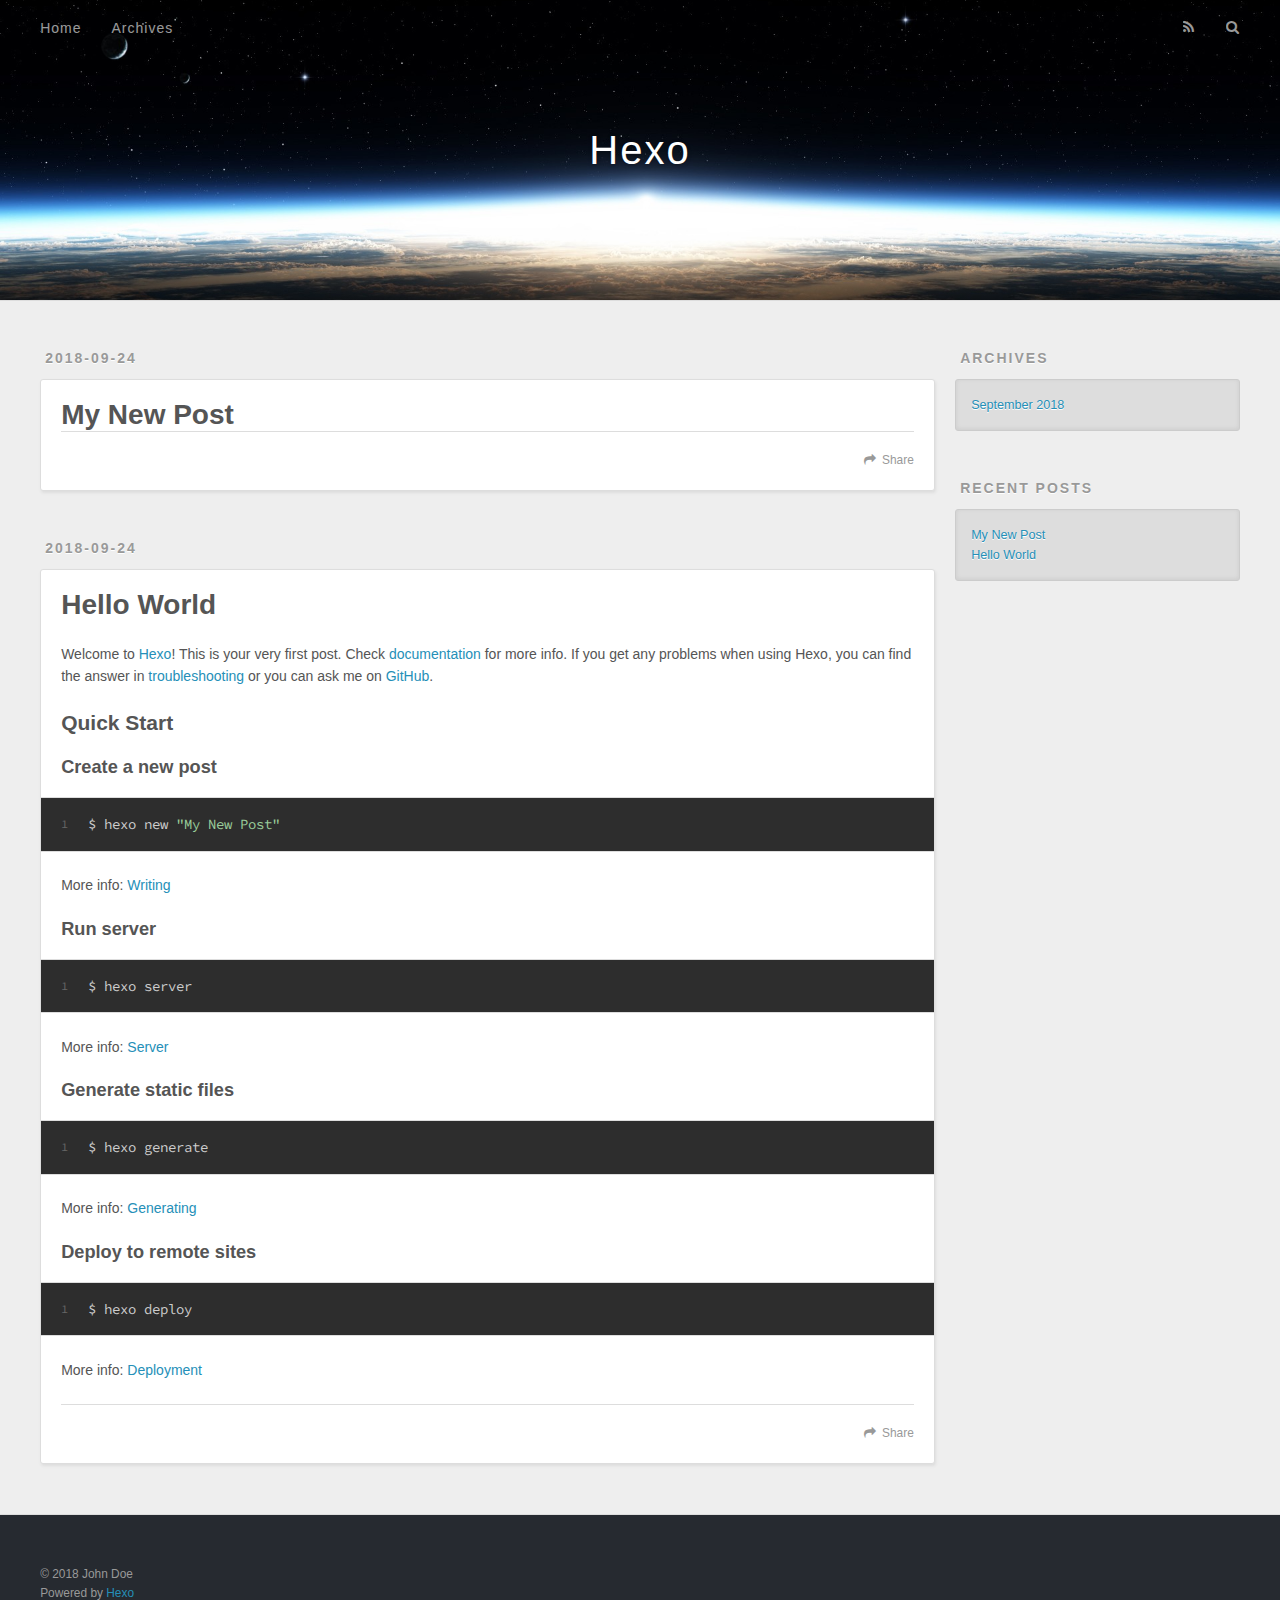
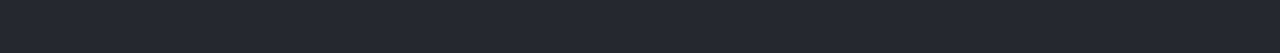
==== index.html @ 1199a5bf "Site updated: 2018-09-24 17:41:21" ====
<!DOCTYPE html>
<html>
<head>
  <meta charset="utf-8">
  

  
  <title>Hexo</title>
  <meta name="viewport" content="width=device-width, initial-scale=1, maximum-scale=1">
  <meta property="og:type" content="website">
<meta property="og:title" content="Hexo">
<meta property="og:url" content="https://sanjinwang.github.io/index.html">
<meta property="og:site_name" content="Hexo">
<meta property="og:locale" content="default">
<meta name="twitter:card" content="summary">
<meta name="twitter:title" content="Hexo">
  
    <link rel="alternate" href="/atom.xml" title="Hexo" type="application/atom+xml">
  
  
    <link rel="icon" href="/favicon.png">
  
  
    <link href="//fonts.googleapis.com/css?family=Source+Code+Pro" rel="stylesheet" type="text/css">
  
  <link rel="stylesheet" href="/css/style.css">
</head>

<body>
  <div id="container">
    <div id="wrap">
      <header id="header">
  <div id="banner"></div>
  <div id="header-outer" class="outer">
    <div id="header-title" class="inner">
      <h1 id="logo-wrap">
        <a href="/" id="logo">Hexo</a>
      </h1>
      
    </div>
    <div id="header-inner" class="inner">
      <nav id="main-nav">
        <a id="main-nav-toggle" class="nav-icon"></a>
        
          <a class="main-nav-link" href="/">Home</a>
        
          <a class="main-nav-link" href="/archives">Archives</a>
        
      </nav>
      <nav id="sub-nav">
        
          <a id="nav-rss-link" class="nav-icon" href="/atom.xml" title="RSS Feed"></a>
        
        <a id="nav-search-btn" class="nav-icon" title="Search"></a>
      </nav>
      <div id="search-form-wrap">
        <form action="//google.com/search" method="get" accept-charset="UTF-8" class="search-form"><input type="search" name="q" class="search-form-input" placeholder="Search"><button type="submit" class="search-form-submit">&#xF002;</button><input type="hidden" name="sitesearch" value="https://sanjinwang.github.io"></form>
      </div>
    </div>
  </div>
</header>
      <div class="outer">
        <section id="main">
  
    <article id="post-My-New-Post" class="article article-type-post" itemscope itemprop="blogPost">
  <div class="article-meta">
    <a href="/2018/09/24/My-New-Post/" class="article-date">
  <time datetime="2018-09-24T09:13:02.000Z" itemprop="datePublished">2018-09-24</time>
</a>
    
  </div>
  <div class="article-inner">
    
    
      <header class="article-header">
        
  
    <h1 itemprop="name">
      <a class="article-title" href="/2018/09/24/My-New-Post/">My New Post</a>
    </h1>
  

      </header>
    
    <div class="article-entry" itemprop="articleBody">
      
        
      
    </div>
    <footer class="article-footer">
      <a data-url="https://sanjinwang.github.io/2018/09/24/My-New-Post/" data-id="cjmg32p0o0000swnwr8igkfla" class="article-share-link">Share</a>
      
      
    </footer>
  </div>
  
</article>


  
    <article id="post-hello-world" class="article article-type-post" itemscope itemprop="blogPost">
  <div class="article-meta">
    <a href="/2018/09/24/hello-world/" class="article-date">
  <time datetime="2018-09-24T08:00:19.026Z" itemprop="datePublished">2018-09-24</time>
</a>
    
  </div>
  <div class="article-inner">
    
    
      <header class="article-header">
        
  
    <h1 itemprop="name">
      <a class="article-title" href="/2018/09/24/hello-world/">Hello World</a>
    </h1>
  

      </header>
    
    <div class="article-entry" itemprop="articleBody">
      
        <p>Welcome to <a href="https://hexo.io/" target="_blank" rel="noopener">Hexo</a>! This is your very first post. Check <a href="https://hexo.io/docs/" target="_blank" rel="noopener">documentation</a> for more info. If you get any problems when using Hexo, you can find the answer in <a href="https://hexo.io/docs/troubleshooting.html" target="_blank" rel="noopener">troubleshooting</a> or you can ask me on <a href="https://github.com/hexojs/hexo/issues" target="_blank" rel="noopener">GitHub</a>.</p>
<h2 id="Quick-Start"><a href="#Quick-Start" class="headerlink" title="Quick Start"></a>Quick Start</h2><h3 id="Create-a-new-post"><a href="#Create-a-new-post" class="headerlink" title="Create a new post"></a>Create a new post</h3><figure class="highlight bash"><table><tr><td class="gutter"><pre><span class="line">1</span><br></pre></td><td class="code"><pre><span class="line">$ hexo new <span class="string">"My New Post"</span></span><br></pre></td></tr></table></figure>
<p>More info: <a href="https://hexo.io/docs/writing.html" target="_blank" rel="noopener">Writing</a></p>
<h3 id="Run-server"><a href="#Run-server" class="headerlink" title="Run server"></a>Run server</h3><figure class="highlight bash"><table><tr><td class="gutter"><pre><span class="line">1</span><br></pre></td><td class="code"><pre><span class="line">$ hexo server</span><br></pre></td></tr></table></figure>
<p>More info: <a href="https://hexo.io/docs/server.html" target="_blank" rel="noopener">Server</a></p>
<h3 id="Generate-static-files"><a href="#Generate-static-files" class="headerlink" title="Generate static files"></a>Generate static files</h3><figure class="highlight bash"><table><tr><td class="gutter"><pre><span class="line">1</span><br></pre></td><td class="code"><pre><span class="line">$ hexo generate</span><br></pre></td></tr></table></figure>
<p>More info: <a href="https://hexo.io/docs/generating.html" target="_blank" rel="noopener">Generating</a></p>
<h3 id="Deploy-to-remote-sites"><a href="#Deploy-to-remote-sites" class="headerlink" title="Deploy to remote sites"></a>Deploy to remote sites</h3><figure class="highlight bash"><table><tr><td class="gutter"><pre><span class="line">1</span><br></pre></td><td class="code"><pre><span class="line">$ hexo deploy</span><br></pre></td></tr></table></figure>
<p>More info: <a href="https://hexo.io/docs/deployment.html" target="_blank" rel="noopener">Deployment</a></p>

      
    </div>
    <footer class="article-footer">
      <a data-url="https://sanjinwang.github.io/2018/09/24/hello-world/" data-id="cjmg32p0w0001swnwirky1z7i" class="article-share-link">Share</a>
      
      
    </footer>
  </div>
  
</article>


  


</section>
        
          <aside id="sidebar">
  
    

  
    

  
    
  
    
  <div class="widget-wrap">
    <h3 class="widget-title">Archives</h3>
    <div class="widget">
      <ul class="archive-list"><li class="archive-list-item"><a class="archive-list-link" href="/archives/2018/09/">September 2018</a></li></ul>
    </div>
  </div>


  
    
  <div class="widget-wrap">
    <h3 class="widget-title">Recent Posts</h3>
    <div class="widget">
      <ul>
        
          <li>
            <a href="/2018/09/24/My-New-Post/">My New Post</a>
          </li>
        
          <li>
            <a href="/2018/09/24/hello-world/">Hello World</a>
          </li>
        
      </ul>
    </div>
  </div>

  
</aside>
        
      </div>
      <footer id="footer">
  
  <div class="outer">
    <div id="footer-info" class="inner">
      &copy; 2018 John Doe<br>
      Powered by <a href="http://hexo.io/" target="_blank">Hexo</a>
    </div>
  </div>
</footer>
    </div>
    <nav id="mobile-nav">
  
    <a href="/" class="mobile-nav-link">Home</a>
  
    <a href="/archives" class="mobile-nav-link">Archives</a>
  
</nav>
    

<script src="//ajax.googleapis.com/ajax/libs/jquery/2.0.3/jquery.min.js"></script>


  <link rel="stylesheet" href="/fancybox/jquery.fancybox.css">
  <script src="/fancybox/jquery.fancybox.pack.js"></script>


<script src="/js/script.js"></script>



  </div>
</body>
</html>
---- css/style.css ----
body {
  width: 100%;
}
body:before,
body:after {
  content: "";
  display: table;
}
body:after {
  clear: both;
}
html,
body,
div,
span,
applet,
object,
iframe,
h1,
h2,
h3,
h4,
h5,
h6,
p,
blockquote,
pre,
a,
abbr,
acronym,
address,
big,
cite,
code,
del,
dfn,
em,
img,
ins,
kbd,
q,
s,
samp,
small,
strike,
strong,
sub,
sup,
tt,
var,
dl,
dt,
dd,
ol,
ul,
li,
fieldset,
form,
label,
legend,
table,
caption,
tbody,
tfoot,
thead,
tr,
th,
td {
  margin: 0;
  padding: 0;
  border: 0;
  outline: 0;
  font-weight: inherit;
  font-style: inherit;
  font-family: inherit;
  font-size: 100%;
  vertical-align: baseline;
}
body {
  line-height: 1;
  color: #000;
  background: #fff;
}
ol,
ul {
  list-style: none;
}
table {
  border-collapse: separate;
  border-spacing: 0;
  vertical-align: middle;
}
caption,
th,
td {
  text-align: left;
  font-weight: normal;
  vertical-align: middle;
}
a img {
  border: none;
}
input,
button {
  margin: 0;
  padding: 0;
}
input::-moz-focus-inner,
button::-moz-focus-inner {
  border: 0;
  padding: 0;
}
@font-face {
  font-family: FontAwesome;
  font-style: normal;
  font-weight: normal;
  src: url("fonts/fontawesome-webfont.eot?v=#4.0.3");
  src: url("fonts/fontawesome-webfont.eot?#iefix&v=#4.0.3") format("embedded-opentype"), url("fonts/fontawesome-webfont.woff?v=#4.0.3") format("woff"), url("fonts/fontawesome-webfont.ttf?v=#4.0.3") format("truetype"), url("fonts/fontawesome-webfont.svg#fontawesomeregular?v=#4.0.3") format("svg");
}
html,
body,
#container {
  height: 100%;
}
body {
  background: #eee;
  font: 14px -apple-system, BlinkMacSystemFont, "Segoe UI", "Roboto", "Oxygen", "Ubuntu", "Cantarell", "Fira Sans", "Droid Sans", "Helvetica Neue", sans-serif;
  -webkit-text-size-adjust: 100%;
}
.outer {
  max-width: 1220px;
  margin: 0 auto;
  padding: 0 20px;
}
.outer:before,
.outer:after {
  content: "";
  display: table;
}
.outer:after {
  clear: both;
}
.inner {
  display: inline;
  float: left;
  width: 98.33333333333333%;
  margin: 0 0.833333333333333%;
}
.left,
.alignleft {
  float: left;
}
.right,
.alignright {
  float: right;
}
.clear {
  clear: both;
}
#container {
  position: relative;
}
.mobile-nav-on {
  overflow: hidden;
}
#wrap {
  height: 100%;
  width: 100%;
  position: absolute;
  top: 0;
  left: 0;
  -webkit-transition: 0.2s ease-out;
  -moz-transition: 0.2s ease-out;
  -ms-transition: 0.2s ease-out;
  transition: 0.2s ease-out;
  z-index: 1;
  background: #eee;
}
.mobile-nav-on #wrap {
  left: 280px;
}
@media screen and (min-width: 768px) {
  #main {
    display: inline;
    float: left;
    width: 73.33333333333333%;
    margin: 0 0.833333333333333%;
  }
}
.article-date,
.article-category-link,
.archive-year,
.widget-title {
  text-decoration: none;
  text-transform: uppercase;
  letter-spacing: 2px;
  color: #999;
  margin-bottom: 1em;
  margin-left: 5px;
  line-height: 1em;
  text-shadow: 0 1px #fff;
  font-weight: bold;
}
.article-inner,
.archive-article-inner {
  background: #fff;
  -webkit-box-shadow: 1px 2px 3px #ddd;
  box-shadow: 1px 2px 3px #ddd;
  border: 1px solid #ddd;
  border-radius: 3px;
}
.article-entry h1,
.widget h1 {
  font-size: 2em;
}
.article-entry h2,
.widget h2 {
  font-size: 1.5em;
}
.article-entry h3,
.widget h3 {
  font-size: 1.3em;
}
.article-entry h4,
.widget h4 {
  font-size: 1.2em;
}
.article-entry h5,
.widget h5 {
  font-size: 1em;
}
.article-entry h6,
.widget h6 {
  font-size: 1em;
  color: #999;
}
.article-entry hr,
.widget hr {
  border: 1px dashed #ddd;
}
.article-entry strong,
.widget strong {
  font-weight: bold;
}
.article-entry em,
.widget em,
.article-entry cite,
.widget cite {
  font-style: italic;
}
.article-entry sup,
.widget sup,
.article-entry sub,
.widget sub {
  font-size: 0.75em;
  line-height: 0;
  position: relative;
  vertical-align: baseline;
}
.article-entry sup,
.widget sup {
  top: -0.5em;
}
.article-entry sub,
.widget sub {
  bottom: -0.2em;
}
.article-entry small,
.widget small {
  font-size: 0.85em;
}
.article-entry acronym,
.widget acronym,
.article-entry abbr,
.widget abbr {
  border-bottom: 1px dotted;
}
.article-entry ul,
.widget ul,
.article-entry ol,
.widget ol,
.article-entry dl,
.widget dl {
  margin: 0 20px;
  line-height: 1.6em;
}
.article-entry ul ul,
.widget ul ul,
.article-entry ol ul,
.widget ol ul,
.article-entry ul ol,
.widget ul ol,
.article-entry ol ol,
.widget ol ol {
  margin-top: 0;
  margin-bottom: 0;
}
.article-entry ul,
.widget ul {
  list-style: disc;
}
.article-entry ol,
.widget ol {
  list-style: decimal;
}
.article-entry dt,
.widget dt {
  font-weight: bold;
}
#header {
  height: 300px;
  position: relative;
  border-bottom: 1px solid #ddd;
}
#header:before,
#header:after {
  content: "";
  position: absolute;
  left: 0;
  right: 0;
  height: 40px;
}
#header:before {
  top: 0;
  background: -webkit-linear-gradient(rgba(0,0,0,0.2), transparent);
  background: -moz-linear-gradient(rgba(0,0,0,0.2), transparent);
  background: -ms-linear-gradient(rgba(0,0,0,0.2), transparent);
  background: linear-gradient(rgba(0,0,0,0.2), transparent);
}
#header:after {
  bottom: 0;
  background: -webkit-linear-gradient(transparent, rgba(0,0,0,0.2));
  background: -moz-linear-gradient(transparent, rgba(0,0,0,0.2));
  background: -ms-linear-gradient(transparent, rgba(0,0,0,0.2));
  background: linear-gradient(transparent, rgba(0,0,0,0.2));
}
#header-outer {
  height: 100%;
  position: relative;
}
#header-inner {
  position: relative;
  overflow: hidden;
}
#banner {
  position: absolute;
  top: 0;
  left: 0;
  width: 100%;
  height: 100%;
  background: url("images/banner.jpg") center #000;
  -webkit-background-size: cover;
  -moz-background-size: cover;
  background-size: cover;
  z-index: -1;
}
#header-title {
  text-align: center;
  height: 40px;
  position: absolute;
  top: 50%;
  left: 0;
  margin-top: -20px;
}
#logo,
#subtitle {
  text-decoration: none;
  color: #fff;
  font-weight: 300;
  text-shadow: 0 1px 4px rgba(0,0,0,0.3);
}
#logo {
  font-size: 40px;
  line-height: 40px;
  letter-spacing: 2px;
}
#subtitle {
  font-size: 16px;
  line-height: 16px;
  letter-spacing: 1px;
}
#subtitle-wrap {
  margin-top: 16px;
}
#main-nav {
  float: left;
  margin-left: -15px;
}
.nav-icon,
.main-nav-link {
  float: left;
  color: #fff;
  opacity: 0.6;
  text-decoration: none;
  text-shadow: 0 1px rgba(0,0,0,0.2);
  -webkit-transition: opacity 0.2s;
  -moz-transition: opacity 0.2s;
  -ms-transition: opacity 0.2s;
  transition: opacity 0.2s;
  display: block;
  padding: 20px 15px;
}
.nav-icon:hover,
.main-nav-link:hover {
  opacity: 1;
}
.nav-icon {
  font-family: FontAwesome;
  text-align: center;
  font-size: 14px;
  width: 14px;
  height: 14px;
  padding: 20px 15px;
  position: relative;
  cursor: pointer;
}
.main-nav-link {
  font-weight: 300;
  letter-spacing: 1px;
}
@media screen and (max-width: 479px) {
  .main-nav-link {
    display: none;
  }
}
#main-nav-toggle {
  display: none;
}
#main-nav-toggle:before {
  content: "\f0c9";
}
@media screen and (max-width: 479px) {
  #main-nav-toggle {
    display: block;
  }
}
#sub-nav {
  float: right;
  margin-right: -15px;
}
#nav-rss-link:before {
  content: "\f09e";
}
#nav-search-btn:before {
  content: "\f002";
}
#search-form-wrap {
  position: absolute;
  top: 15px;
  width: 150px;
  height: 30px;
  right: -150px;
  opacity: 0;
  -webkit-transition: 0.2s ease-out;
  -moz-transition: 0.2s ease-out;
  -ms-transition: 0.2s ease-out;
  transition: 0.2s ease-out;
}
#search-form-wrap.on {
  opacity: 1;
  right: 0;
}
@media screen and (max-width: 479px) {
  #search-form-wrap {
    width: 100%;
    right: -100%;
  }
}
.search-form {
  position: absolute;
  top: 0;
  left: 0;
  right: 0;
  background: #fff;
  padding: 5px 15px;
  border-radius: 15px;
  -webkit-box-shadow: 0 0 10px rgba(0,0,0,0.3);
  box-shadow: 0 0 10px rgba(0,0,0,0.3);
}
.search-form-input {
  border: none;
  background: none;
  color: #555;
  width: 100%;
  font: 13px -apple-system, BlinkMacSystemFont, "Segoe UI", "Roboto", "Oxygen", "Ubuntu", "Cantarell", "Fira Sans", "Droid Sans", "Helvetica Neue", sans-serif;
  outline: none;
}
.search-form-input::-webkit-search-results-decoration,
.search-form-input::-webkit-search-cancel-button {
  -webkit-appearance: none;
}
.search-form-submit {
  position: absolute;
  top: 50%;
  right: 10px;
  margin-top: -7px;
  font: 13px FontAwesome;
  border: none;
  background: none;
  color: #bbb;
  cursor: pointer;
}
.search-form-submit:hover,
.search-form-submit:focus {
  color: #777;
}
.article {
  margin: 50px 0;
}
.article-inner {
  overflow: hidden;
}
.article-meta:before,
.article-meta:after {
  content: "";
  display: table;
}
.article-meta:after {
  clear: both;
}
.article-date {
  float: left;
}
.article-category {
  float: left;
  line-height: 1em;
  color: #ccc;
  text-shadow: 0 1px #fff;
  margin-left: 8px;
}
.article-category:before {
  content: "\2022";
}
.article-category-link {
  margin: 0 12px 1em;
}
.article-header {
  padding: 20px 20px 0;
}
.article-title {
  text-decoration: none;
  font-size: 2em;
  font-weight: bold;
  color: #555;
  line-height: 1.1em;
  -webkit-transition: color 0.2s;
  -moz-transition: color 0.2s;
  -ms-transition: color 0.2s;
  transition: color 0.2s;
}
a.article-title:hover {
  color: #258fb8;
}
.article-entry {
  color: #555;
  padding: 0 20px;
}
.article-entry:before,
.article-entry:after {
  content: "";
  display: table;
}
.article-entry:after {
  clear: both;
}
.article-entry p,
.article-entry table {
  line-height: 1.6em;
  margin: 1.6em 0;
}
.article-entry h1,
.article-entry h2,
.article-entry h3,
.article-entry h4,
.article-entry h5,
.article-entry h6 {
  font-weight: bold;
}
.article-entry h1,
.article-entry h2,
.article-entry h3,
.article-entry h4,
.article-entry h5,
.article-entry h6 {
  line-height: 1.1em;
  margin: 1.1em 0;
}
.article-entry a {
  color: #258fb8;
  text-decoration: none;
}
.article-entry a:hover {
  text-decoration: underline;
}
.article-entry ul,
.article-entry ol,
.article-entry dl {
  margin-top: 1.6em;
  margin-bottom: 1.6em;
}
.article-entry img,
.article-entry video {
  max-width: 100%;
  height: auto;
  display: block;
  margin: auto;
}
.article-entry iframe {
  border: none;
}
.article-entry table {
  width: 100%;
  border-collapse: collapse;
  border-spacing: 0;
}
.article-entry th {
  font-weight: bold;
  border-bottom: 3px solid #ddd;
  padding-bottom: 0.5em;
}
.article-entry td {
  border-bottom: 1px solid #ddd;
  padding: 10px 0;
}
.article-entry blockquote {
  font-family: Georgia, "Times New Roman", serif;
  font-size: 1.4em;
  margin: 1.6em 20px;
  text-align: center;
}
.article-entry blockquote footer {
  font-size: 14px;
  margin: 1.6em 0;
  font-family: -apple-system, BlinkMacSystemFont, "Segoe UI", "Roboto", "Oxygen", "Ubuntu", "Cantarell", "Fira Sans", "Droid Sans", "Helvetica Neue", sans-serif;
}
.article-entry blockquote footer cite:before {
  content: "—";
  padding: 0 0.5em;
}
.article-entry .pullquote {
  text-align: left;
  width: 45%;
  margin: 0;
}
.article-entry .pullquote.left {
  margin-left: 0.5em;
  margin-right: 1em;
}
.article-entry .pullquote.right {
  margin-right: 0.5em;
  margin-left: 1em;
}
.article-entry .caption {
  color: #999;
  display: block;
  font-size: 0.9em;
  margin-top: 0.5em;
  position: relative;
  text-align: center;
}
.article-entry .video-container {
  position: relative;
  padding-top: 56.25%;
  height: 0;
  overflow: hidden;
}
.article-entry .video-container iframe,
.article-entry .video-container object,
.article-entry .video-container embed {
  position: absolute;
  top: 0;
  left: 0;
  width: 100%;
  height: 100%;
  margin-top: 0;
}
.article-more-link a {
  display: inline-block;
  line-height: 1em;
  padding: 6px 15px;
  border-radius: 15px;
  background: #eee;
  color: #999;
  text-shadow: 0 1px #fff;
  text-decoration: none;
}
.article-more-link a:hover {
  background: #258fb8;
  color: #fff;
  text-decoration: none;
  text-shadow: 0 1px #1e7293;
}
.article-footer {
  font-size: 0.85em;
  line-height: 1.6em;
  border-top: 1px solid #ddd;
  padding-top: 1.6em;
  margin: 0 20px 20px;
}
.article-footer:before,
.article-footer:after {
  content: "";
  display: table;
}
.article-footer:after {
  clear: both;
}
.article-footer a {
  color: #999;
  text-decoration: none;
}
.article-footer a:hover {
  color: #555;
}
.article-tag-list-item {
  float: left;
  margin-right: 10px;
}
.article-tag-list-link:before {
  content: "#";
}
.article-comment-link {
  float: right;
}
.article-comment-link:before {
  content: "\f075";
  font-family: FontAwesome;
  padding-right: 8px;
}
.article-share-link {
  cursor: pointer;
  float: right;
  margin-left: 20px;
}
.article-share-link:before {
  content: "\f064";
  font-family: FontAwesome;
  padding-right: 6px;
}
#article-nav {
  position: relative;
}
#article-nav:before,
#article-nav:after {
  content: "";
  display: table;
}
#article-nav:after {
  clear: both;
}
@media screen and (min-width: 768px) {
  #article-nav {
    margin: 50px 0;
  }
  #article-nav:before {
    width: 8px;
    height: 8px;
    position: absolute;
    top: 50%;
    left: 50%;
    margin-top: -4px;
    margin-left: -4px;
    content: "";
    border-radius: 50%;
    background: #ddd;
    -webkit-box-shadow: 0 1px 2px #fff;
    box-shadow: 0 1px 2px #fff;
  }
}
.article-nav-link-wrap {
  text-decoration: none;
  text-shadow: 0 1px #fff;
  color: #999;
  -webkit-box-sizing: border-box;
  -moz-box-sizing: border-box;
  box-sizing: border-box;
  margin-top: 50px;
  text-align: center;
  display: block;
}
.article-nav-link-wrap:hover {
  color: #555;
}
@media screen and (min-width: 768px) {
  .article-nav-link-wrap {
    width: 50%;
    margin-top: 0;
  }
}
@media screen and (min-width: 768px) {
  #article-nav-newer {
    float: left;
    text-align: right;
    padding-right: 20px;
  }
}
@media screen and (min-width: 768px) {
  #article-nav-older {
    float: right;
    text-align: left;
    padding-left: 20px;
  }
}
.article-nav-caption {
  text-transform: uppercase;
  letter-spacing: 2px;
  color: #ddd;
  line-height: 1em;
  font-weight: bold;
}
#article-nav-newer .article-nav-caption {
  margin-right: -2px;
}
.article-nav-title {
  font-size: 0.85em;
  line-height: 1.6em;
  margin-top: 0.5em;
}
.article-share-box {
  position: absolute;
  display: none;
  background: #fff;
  -webkit-box-shadow: 1px 2px 10px rgba(0,0,0,0.2);
  box-shadow: 1px 2px 10px rgba(0,0,0,0.2);
  border-radius: 3px;
  margin-left: -145px;
  overflow: hidden;
  z-index: 1;
}
.article-share-box.on {
  display: block;
}
.article-share-input {
  width: 100%;
  background: none;
  -webkit-box-sizing: border-box;
  -moz-box-sizing: border-box;
  box-sizing: border-box;
  font: 14px -apple-system, BlinkMacSystemFont, "Segoe UI", "Roboto", "Oxygen", "Ubuntu", "Cantarell", "Fira Sans", "Droid Sans", "Helvetica Neue", sans-serif;
  padding: 0 15px;
  color: #555;
  outline: none;
  border: 1px solid #ddd;
  border-radius: 3px 3px 0 0;
  height: 36px;
  line-height: 36px;
}
.article-share-links {
  background: #eee;
}
.article-share-links:before,
.article-share-links:after {
  content: "";
  display: table;
}
.article-share-links:after {
  clear: both;
}
.article-share-twitter,
.article-share-facebook,
.article-share-pinterest,
.article-share-google {
  width: 50px;
  height: 36px;
  display: block;
  float: left;
  position: relative;
  color: #999;
  text-shadow: 0 1px #fff;
}
.article-share-twitter:before,
.article-share-facebook:before,
.article-share-pinterest:before,
.article-share-google:before {
  font-size: 20px;
  font-family: FontAwesome;
  width: 20px;
  height: 20px;
  position: absolute;
  top: 50%;
  left: 50%;
  margin-top: -10px;
  margin-left: -10px;
  text-align: center;
}
.article-share-twitter:hover,
.article-share-facebook:hover,
.article-share-pinterest:hover,
.article-share-google:hover {
  color: #fff;
}
.article-share-twitter:before {
  content: "\f099";
}
.article-share-twitter:hover {
  background: #00aced;
  text-shadow: 0 1px #008abe;
}
.article-share-facebook:before {
  content: "\f09a";
}
.article-share-facebook:hover {
  background: #3b5998;
  text-shadow: 0 1px #2f477a;
}
.article-share-pinterest:before {
  content: "\f0d2";
}
.article-share-pinterest:hover {
  background: #cb2027;
  text-shadow: 0 1px #a21a1f;
}
.article-share-google:before {
  content: "\f0d5";
}
.article-share-google:hover {
  background: #dd4b39;
  text-shadow: 0 1px #be3221;
}
.article-gallery {
  background: #000;
  position: relative;
}
.article-gallery-photos {
  position: relative;
  overflow: hidden;
}
.article-gallery-img {
  display: none;
  max-width: 100%;
}
.article-gallery-img:first-child {
  display: block;
}
.article-gallery-img.loaded {
  position: absolute;
  display: block;
}
.article-gallery-img img {
  display: block;
  max-width: 100%;
  margin: 0 auto;
}
#comments {
  background: #fff;
  -webkit-box-shadow: 1px 2px 3px #ddd;
  box-shadow: 1px 2px 3px #ddd;
  padding: 20px;
  border: 1px solid #ddd;
  border-radius: 3px;
  margin: 50px 0;
}
#comments a {
  color: #258fb8;
}
.archives-wrap {
  margin: 50px 0;
}
.archives:before,
.archives:after {
  content: "";
  display: table;
}
.archives:after {
  clear: both;
}
.archive-year-wrap {
  margin-bottom: 1em;
}
.archives {
  -webkit-column-gap: 10px;
  -moz-column-gap: 10px;
  column-gap: 10px;
}
@media screen and (min-width: 480px) and (max-width: 767px) {
  .archives {
    -webkit-column-count: 2;
    -moz-column-count: 2;
    column-count: 2;
  }
}
@media screen and (min-width: 768px) {
  .archives {
    -webkit-column-count: 3;
    -moz-column-count: 3;
    column-count: 3;
  }
}
.archive-article {
  -webkit-column-break-inside: avoid;
  page-break-inside: avoid;
  overflow: hidden;
  break-inside: avoid-column;
}
.archive-article-inner {
  padding: 10px;
  margin-bottom: 15px;
}
.archive-article-title {
  text-decoration: none;
  font-weight: bold;
  color: #555;
  -webkit-transition: color 0.2s;
  -moz-transition: color 0.2s;
  -ms-transition: color 0.2s;
  transition: color 0.2s;
  line-height: 1.6em;
}
.archive-article-title:hover {
  color: #258fb8;
}
.archive-article-footer {
  margin-top: 1em;
}
.archive-article-date {
  color: #999;
  text-decoration: none;
  font-size: 0.85em;
  line-height: 1em;
  margin-bottom: 0.5em;
  display: block;
}
#page-nav {
  margin: 50px auto;
  background: #fff;
  -webkit-box-shadow: 1px 2px 3px #ddd;
  box-shadow: 1px 2px 3px #ddd;
  border: 1px solid #ddd;
  border-radius: 3px;
  text-align: center;
  color: #999;
  overflow: hidden;
}
#page-nav:before,
#page-nav:after {
  content: "";
  display: table;
}
#page-nav:after {
  clear: both;
}
#page-nav a,
#page-nav span {
  padding: 10px 20px;
  line-height: 1;
  height: 2ex;
}
#page-nav a {
  color: #999;
  text-decoration: none;
}
#page-nav a:hover {
  background: #999;
  color: #fff;
}
#page-nav .prev {
  float: left;
}
#page-nav .next {
  float: right;
}
#page-nav .page-number {
  display: inline-block;
}
@media screen and (max-width: 479px) {
  #page-nav .page-number {
    display: none;
  }
}
#page-nav .current {
  color: #555;
  font-weight: bold;
}
#page-nav .space {
  color: #ddd;
}
#footer {
  background: #262a30;
  padding: 50px 0;
  border-top: 1px solid #ddd;
  color: #999;
}
#footer a {
  color: #258fb8;
  text-decoration: none;
}
#footer a:hover {
  text-decoration: underline;
}
#footer-info {
  line-height: 1.6em;
  font-size: 0.85em;
}
.article-entry pre,
.article-entry .highlight {
  background: #2d2d2d;
  margin: 0 -20px;
  padding: 15px 20px;
  border-style: solid;
  border-color: #ddd;
  border-width: 1px 0;
  overflow: auto;
  color: #ccc;
  line-height: 22.400000000000002px;
}
.article-entry .highlight .gutter pre,
.article-entry .gist .gist-file .gist-data .line-numbers {
  color: #666;
  font-size: 0.85em;
}
.article-entry pre,
.article-entry code {
  font-family: "Source Code Pro", Consolas, Monaco, Menlo, Consolas, monospace;
}
.article-entry code {
  background: #eee;
  text-shadow: 0 1px #fff;
  padding: 0 0.3em;
}
.article-entry pre code {
  background: none;
  text-shadow: none;
  padding: 0;
}
.article-entry .highlight pre {
  border: none;
  margin: 0;
  padding: 0;
}
.article-entry .highlight table {
  margin: 0;
  width: auto;
}
.article-entry .highlight td {
  border: none;
  padding: 0;
}
.article-entry .highlight figcaption {
  font-size: 0.85em;
  color: #999;
  line-height: 1em;
  margin-bottom: 1em;
}
.article-entry .highlight figcaption:before,
.article-entry .highlight figcaption:after {
  content: "";
  display: table;
}
.article-entry .highlight figcaption:after {
  clear: both;
}
.article-entry .highlight figcaption a {
  float: right;
}
.article-entry .highlight .gutter pre {
  text-align: right;
  padding-right: 20px;
}
.article-entry .highlight .line {
  height: 22.400000000000002px;
}
.article-entry .highlight .line.marked {
  background: #515151;
}
.article-entry .gist {
  margin: 0 -20px;
  border-style: solid;
  border-color: #ddd;
  border-width: 1px 0;
  background: #2d2d2d;
  padding: 15px 20px 15px 0;
}
.article-entry .gist .gist-file {
  border: none;
  font-family: "Source Code Pro", Consolas, Monaco, Menlo, Consolas, monospace;
  margin: 0;
}
.article-entry .gist .gist-file .gist-data {
  background: none;
  border: none;
}
.article-entry .gist .gist-file .gist-data .line-numbers {
  background: none;
  border: none;
  padding: 0 20px 0 0;
}
.article-entry .gist .gist-file .gist-data .line-data {
  padding: 0 !important;
}
.article-entry .gist .gist-file .highlight {
  margin: 0;
  padding: 0;
  border: none;
}
.article-entry .gist .gist-file .gist-meta {
  background: #2d2d2d;
  color: #999;
  font: 0.85em -apple-system, BlinkMacSystemFont, "Segoe UI", "Roboto", "Oxygen", "Ubuntu", "Cantarell", "Fira Sans", "Droid Sans", "Helvetica Neue", sans-serif;
  text-shadow: 0 0;
  padding: 0;
  margin-top: 1em;
  margin-left: 20px;
}
.article-entry .gist .gist-file .gist-meta a {
  color: #258fb8;
  font-weight: normal;
}
.article-entry .gist .gist-file .gist-meta a:hover {
  text-decoration: underline;
}
pre .comment,
pre .title {
  color: #999;
}
pre .variable,
pre .attribute,
pre .tag,
pre .regexp,
pre .ruby .constant,
pre .xml .tag .title,
pre .xml .pi,
pre .xml .doctype,
pre .html .doctype,
pre .css .id,
pre .css .class,
pre .css .pseudo {
  color: #f2777a;
}
pre .number,
pre .preprocessor,
pre .built_in,
pre .literal,
pre .params,
pre .constant {
  color: #f99157;
}
pre .class,
pre .ruby .class .title,
pre .css .rules .attribute {
  color: #9c9;
}
pre .string,
pre .value,
pre .inheritance,
pre .header,
pre .ruby .symbol,
pre .xml .cdata {
  color: #9c9;
}
pre .css .hexcolor {
  color: #6cc;
}
pre .function,
pre .python .decorator,
pre .python .title,
pre .ruby .function .title,
pre .ruby .title .keyword,
pre .perl .sub,
pre .javascript .title,
pre .coffeescript .title {
  color: #69c;
}
pre .keyword,
pre .javascript .function {
  color: #c9c;
}
@media screen and (max-width: 479px) {
  #mobile-nav {
    position: absolute;
    top: 0;
    left: 0;
    width: 280px;
    height: 100%;
    background: #191919;
    border-right: 1px solid #fff;
  }
}
@media screen and (max-width: 479px) {
  .mobile-nav-link {
    display: block;
    color: #999;
    text-decoration: none;
    padding: 15px 20px;
    font-weight: bold;
  }
  .mobile-nav-link:hover {
    color: #fff;
  }
}
@media screen and (min-width: 768px) {
  #sidebar {
    display: inline;
    float: left;
    width: 23.333333333333332%;
    margin: 0 0.833333333333333%;
  }
}
.widget-wrap {
  margin: 50px 0;
}
.widget {
  color: #777;
  text-shadow: 0 1px #fff;
  background: #ddd;
  -webkit-box-shadow: 0 -1px 4px #ccc inset;
  box-shadow: 0 -1px 4px #ccc inset;
  border: 1px solid #ccc;
  padding: 15px;
  border-radius: 3px;
}
.widget a {
  color: #258fb8;
  text-decoration: none;
}
.widget a:hover {
  text-decoration: underline;
}
.widget ul ul,
.widget ol ul,
.widget dl ul,
.widget ul ol,
.widget ol ol,
.widget dl ol,
.widget ul dl,
.widget ol dl,
.widget dl dl {
  margin-left: 15px;
  list-style: disc;
}
.widget {
  line-height: 1.6em;
  word-wrap: break-word;
  font-size: 0.9em;
}
.widget ul,
.widget ol {
  list-style: none;
  margin: 0;
}
.widget ul ul,
.widget ol ul,
.widget ul ol,
.widget ol ol {
  margin: 0 20px;
}
.widget ul ul,
.widget ol ul {
  list-style: disc;
}
.widget ul ol,
.widget ol ol {
  list-style: decimal;
}
.category-list-count,
.tag-list-count,
.archive-list-count {
  padding-left: 5px;
  color: #999;
  font-size: 0.85em;
}
.category-list-count:before,
.tag-list-count:before,
.archive-list-count:before {
  content: "(";
}
.category-list-count:after,
.tag-list-count:after,
.archive-list-count:after {
  content: ")";
}
.tagcloud a {
  margin-right: 5px;
  display: inline-block;
}
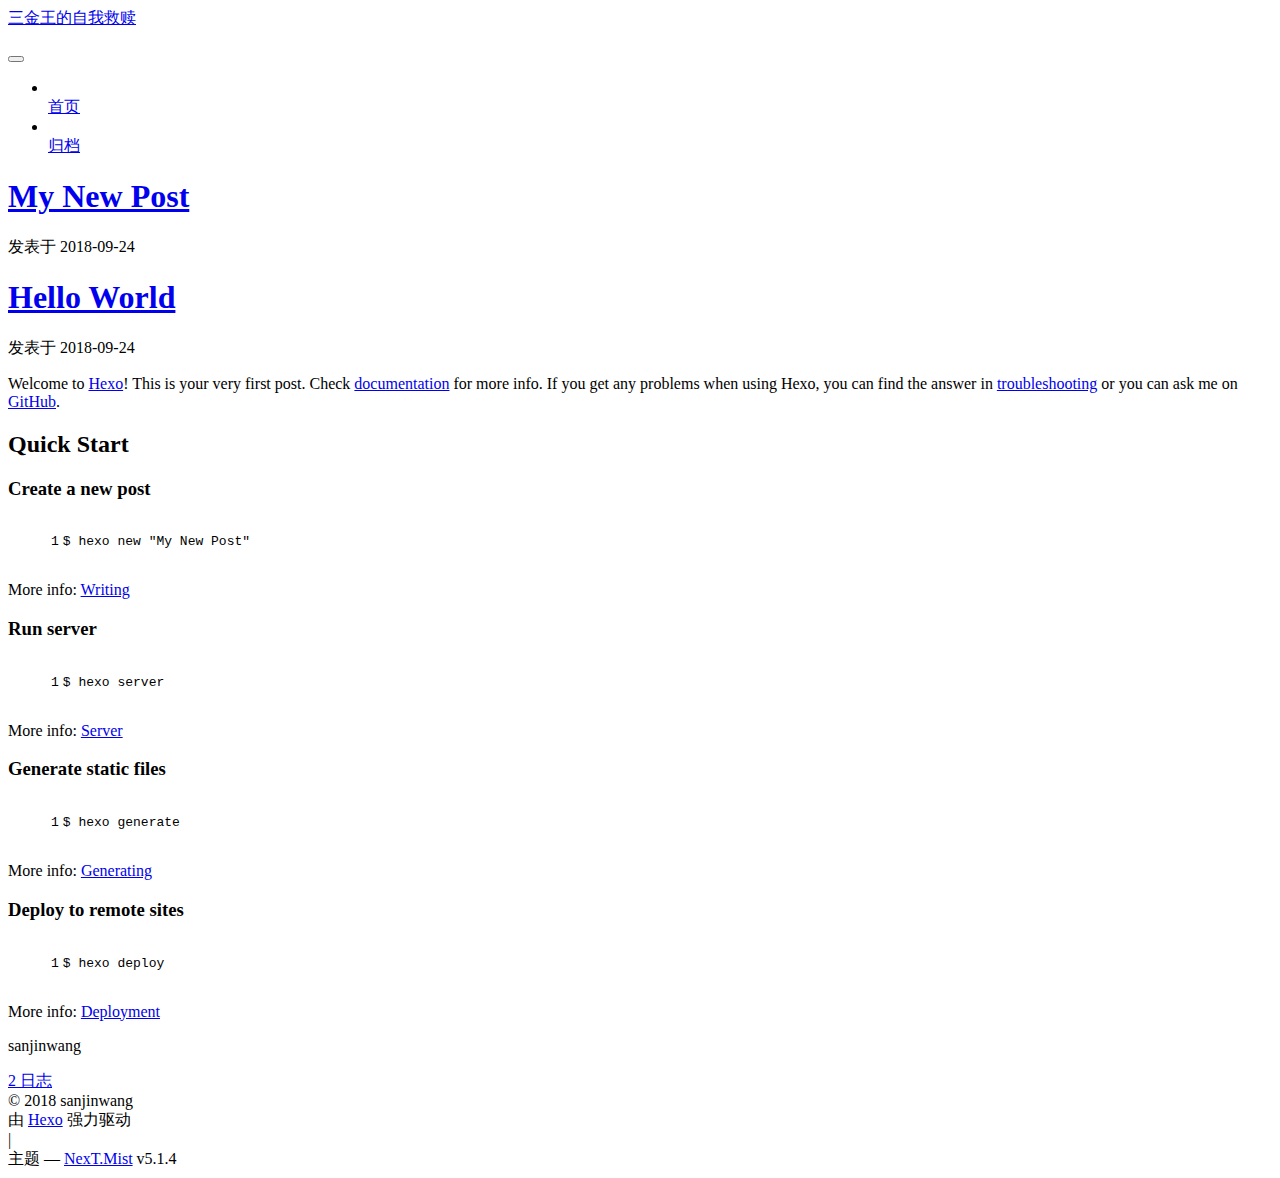
==== commit 426ca517: "Site updated: 2018-09-25 00:00:02" ====
--- a/index.html
+++ b/index.html
@@ -1,126 +1,425 @@
 <!DOCTYPE html>
-<html>
+
+
+
+  
+
+
+<html class="theme-next mist use-motion" lang="zh-Hans">
 <head>
-  <meta charset="utf-8">
-  
-
-  
-  <title>Hexo</title>
-  <meta name="viewport" content="width=device-width, initial-scale=1, maximum-scale=1">
-  <meta property="og:type" content="website">
-<meta property="og:title" content="Hexo">
-<meta property="og:url" content="https://sanjinwang.github.io/index.html">
-<meta property="og:site_name" content="Hexo">
-<meta property="og:locale" content="default">
+  <meta charset="UTF-8"/>
+<meta http-equiv="X-UA-Compatible" content="IE=edge" />
+<meta name="viewport" content="width=device-width, initial-scale=1, maximum-scale=1"/>
+<meta name="theme-color" content="#222">
+
+
+
+
+
+
+
+
+
+<meta http-equiv="Cache-Control" content="no-transform" />
+<meta http-equiv="Cache-Control" content="no-siteapp" />
+
+
+
+
+
+
+
+
+
+
+
+
+
+
+
+
+  
+  
+  <link href="/sanjinwang.github.io/lib/fancybox/source/jquery.fancybox.css?v=2.1.5" rel="stylesheet" type="text/css" />
+
+
+
+
+
+
+
+<link href="/sanjinwang.github.io/lib/font-awesome/css/font-awesome.min.css?v=4.6.2" rel="stylesheet" type="text/css" />
+
+<link href="/sanjinwang.github.io/css/main.css?v=5.1.4" rel="stylesheet" type="text/css" />
+
+
+  <link rel="apple-touch-icon" sizes="180x180" href="/sanjinwang.github.io/images/apple-touch-icon-next.png?v=5.1.4">
+
+
+  <link rel="icon" type="image/png" sizes="32x32" href="/sanjinwang.github.io/images/favicon-32x32-next.png?v=5.1.4">
+
+
+  <link rel="icon" type="image/png" sizes="16x16" href="/sanjinwang.github.io/images/favicon-16x16-next.png?v=5.1.4">
+
+
+  <link rel="mask-icon" href="/sanjinwang.github.io/images/logo.svg?v=5.1.4" color="#222">
+
+
+
+
+
+  <meta name="keywords" content="Hexo, NexT" />
+
+
+
+
+
+
+
+
+
+
+<meta property="og:type" content="website">
+<meta property="og:title" content="三金王的自我救赎">
+<meta property="og:url" content="https://sanjinwang.github.io/sanjinwang.github.io/index.html">
+<meta property="og:site_name" content="三金王的自我救赎">
+<meta property="og:locale" content="zh-Hans">
 <meta name="twitter:card" content="summary">
-<meta name="twitter:title" content="Hexo">
-  
-    <link rel="alternate" href="/atom.xml" title="Hexo" type="application/atom+xml">
-  
-  
-    <link rel="icon" href="/favicon.png">
-  
-  
-    <link href="//fonts.googleapis.com/css?family=Source+Code+Pro" rel="stylesheet" type="text/css">
-  
-  <link rel="stylesheet" href="/css/style.css">
+<meta name="twitter:title" content="三金王的自我救赎">
+
+
+
+<script type="text/javascript" id="hexo.configurations">
+  var NexT = window.NexT || {};
+  var CONFIG = {
+    root: '/sanjinwang.github.io/',
+    scheme: 'Mist',
+    version: '5.1.4',
+    sidebar: {"position":"left","display":"post","offset":12,"b2t":false,"scrollpercent":false,"onmobile":false},
+    fancybox: true,
+    tabs: true,
+    motion: {"enable":true,"async":false,"transition":{"post_block":"fadeIn","post_header":"slideDownIn","post_body":"slideDownIn","coll_header":"slideLeftIn","sidebar":"slideUpIn"}},
+    duoshuo: {
+      userId: '0',
+      author: '博主'
+    },
+    algolia: {
+      applicationID: '',
+      apiKey: '',
+      indexName: '',
+      hits: {"per_page":10},
+      labels: {"input_placeholder":"Search for Posts","hits_empty":"We didn't find any results for the search: ${query}","hits_stats":"${hits} results found in ${time} ms"}
+    }
+  };
+</script>
+
+
+
+  <link rel="canonical" href="https://sanjinwang.github.io/sanjinwang.github.io/"/>
+
+
+
+
+
+  <title>三金王的自我救赎</title>
+  
+
+
+
+
+
+
+
+
 </head>
 
-<body>
-  <div id="container">
-    <div id="wrap">
-      <header id="header">
-  <div id="banner"></div>
-  <div id="header-outer" class="outer">
-    <div id="header-title" class="inner">
-      <h1 id="logo-wrap">
-        <a href="/" id="logo">Hexo</a>
-      </h1>
-      
+<body itemscope itemtype="http://schema.org/WebPage" lang="zh-Hans">
+
+  
+  
+    
+  
+
+  <div class="container sidebar-position-left 
+  page-home">
+    <div class="headband"></div>
+
+    <header id="header" class="header" itemscope itemtype="http://schema.org/WPHeader">
+      <div class="header-inner"><div class="site-brand-wrapper">
+  <div class="site-meta ">
+    
+
+    <div class="custom-logo-site-title">
+      <a href="/sanjinwang.github.io/"  class="brand" rel="start">
+        <span class="logo-line-before"><i></i></span>
+        <span class="site-title">三金王的自我救赎</span>
+        <span class="logo-line-after"><i></i></span>
+      </a>
     </div>
-    <div id="header-inner" class="inner">
-      <nav id="main-nav">
-        <a id="main-nav-toggle" class="nav-icon"></a>
-        
-          <a class="main-nav-link" href="/">Home</a>
-        
-          <a class="main-nav-link" href="/archives">Archives</a>
-        
-      </nav>
-      <nav id="sub-nav">
-        
-          <a id="nav-rss-link" class="nav-icon" href="/atom.xml" title="RSS Feed"></a>
-        
-        <a id="nav-search-btn" class="nav-icon" title="Search"></a>
-      </nav>
-      <div id="search-form-wrap">
-        <form action="//google.com/search" method="get" accept-charset="UTF-8" class="search-form"><input type="search" name="q" class="search-form-input" placeholder="Search"><button type="submit" class="search-form-submit">&#xF002;</button><input type="hidden" name="sitesearch" value="https://sanjinwang.github.io"></form>
-      </div>
+      
+        <p class="site-subtitle"></p>
+      
+  </div>
+
+  <div class="site-nav-toggle">
+    <button>
+      <span class="btn-bar"></span>
+      <span class="btn-bar"></span>
+      <span class="btn-bar"></span>
+    </button>
+  </div>
+</div>
+
+<nav class="site-nav">
+  
+
+  
+    <ul id="menu" class="menu">
+      
+        
+        <li class="menu-item menu-item-home">
+          <a href="/sanjinwang.github.io/" rel="section">
+            
+              <i class="menu-item-icon fa fa-fw fa-home"></i> <br />
+            
+            首页
+          </a>
+        </li>
+      
+        
+        <li class="menu-item menu-item-archives">
+          <a href="/sanjinwang.github.io/archives/" rel="section">
+            
+              <i class="menu-item-icon fa fa-fw fa-archive"></i> <br />
+            
+            归档
+          </a>
+        </li>
+      
+
+      
+    </ul>
+  
+
+  
+</nav>
+
+
+
+ </div>
+    </header>
+
+    <main id="main" class="main">
+      <div class="main-inner">
+        <div class="content-wrap">
+          <div id="content" class="content">
+            
+  <section id="posts" class="posts-expand">
+    
+      
+
+  
+
+  
+  
+  
+
+  <article class="post post-type-normal" itemscope itemtype="http://schema.org/Article">
+  
+  
+  
+  <div class="post-block">
+    <link itemprop="mainEntityOfPage" href="https://sanjinwang.github.io/sanjinwang.github.io/sanjinwang.github.io/2018/09/24/My-New-Post/">
+
+    <span hidden itemprop="author" itemscope itemtype="http://schema.org/Person">
+      <meta itemprop="name" content="sanjinwang">
+      <meta itemprop="description" content="">
+      <meta itemprop="image" content="/sanjinwang.github.io/images/avatar.gif">
+    </span>
+
+    <span hidden itemprop="publisher" itemscope itemtype="http://schema.org/Organization">
+      <meta itemprop="name" content="三金王的自我救赎">
+    </span>
+
+    
+      <header class="post-header">
+
+        
+        
+          <h1 class="post-title" itemprop="name headline">
+                
+                <a class="post-title-link" href="/sanjinwang.github.io/2018/09/24/My-New-Post/" itemprop="url">My New Post</a></h1>
+        
+
+        <div class="post-meta">
+          <span class="post-time">
+            
+              <span class="post-meta-item-icon">
+                <i class="fa fa-calendar-o"></i>
+              </span>
+              
+                <span class="post-meta-item-text">发表于</span>
+              
+              <time title="创建于" itemprop="dateCreated datePublished" datetime="2018-09-24T17:13:02+08:00">
+                2018-09-24
+              </time>
+            
+
+            
+
+            
+          </span>
+
+          
+
+          
+            
+          
+
+          
+          
+
+          
+
+          
+
+          
+
+        </div>
+      </header>
+    
+
+    
+    
+    
+    <div class="post-body" itemprop="articleBody">
+
+      
+      
+
+      
+        
+          
+            
+          
+        
+      
     </div>
-  </div>
-</header>
-      <div class="outer">
-        <section id="main">
-  
-    <article id="post-My-New-Post" class="article article-type-post" itemscope itemprop="blogPost">
-  <div class="article-meta">
-    <a href="/2018/09/24/My-New-Post/" class="article-date">
-  <time datetime="2018-09-24T09:13:02.000Z" itemprop="datePublished">2018-09-24</time>
-</a>
-    
-  </div>
-  <div class="article-inner">
-    
-    
-      <header class="article-header">
-        
-  
-    <h1 itemprop="name">
-      <a class="article-title" href="/2018/09/24/My-New-Post/">My New Post</a>
-    </h1>
-  
-
-      </header>
-    
-    <div class="article-entry" itemprop="articleBody">
-      
-        
-      
-    </div>
-    <footer class="article-footer">
-      <a data-url="https://sanjinwang.github.io/2018/09/24/My-New-Post/" data-id="cjmg32p0o0000swnwr8igkfla" class="article-share-link">Share</a>
-      
+    
+    
+    
+
+    
+
+    
+
+    
+
+    <footer class="post-footer">
+      
+
+      
+
+      
+
+      
+      
+        <div class="post-eof"></div>
       
     </footer>
   </div>
   
-</article>
-
-
-  
-    <article id="post-hello-world" class="article article-type-post" itemscope itemprop="blogPost">
-  <div class="article-meta">
-    <a href="/2018/09/24/hello-world/" class="article-date">
-  <time datetime="2018-09-24T08:00:19.026Z" itemprop="datePublished">2018-09-24</time>
-</a>
-    
-  </div>
-  <div class="article-inner">
-    
-    
-      <header class="article-header">
-        
-  
-    <h1 itemprop="name">
-      <a class="article-title" href="/2018/09/24/hello-world/">Hello World</a>
-    </h1>
-  
-
+  
+  
+  </article>
+
+
+    
+      
+
+  
+
+  
+  
+  
+
+  <article class="post post-type-normal" itemscope itemtype="http://schema.org/Article">
+  
+  
+  
+  <div class="post-block">
+    <link itemprop="mainEntityOfPage" href="https://sanjinwang.github.io/sanjinwang.github.io/sanjinwang.github.io/2018/09/24/hello-world/">
+
+    <span hidden itemprop="author" itemscope itemtype="http://schema.org/Person">
+      <meta itemprop="name" content="sanjinwang">
+      <meta itemprop="description" content="">
+      <meta itemprop="image" content="/sanjinwang.github.io/images/avatar.gif">
+    </span>
+
+    <span hidden itemprop="publisher" itemscope itemtype="http://schema.org/Organization">
+      <meta itemprop="name" content="三金王的自我救赎">
+    </span>
+
+    
+      <header class="post-header">
+
+        
+        
+          <h1 class="post-title" itemprop="name headline">
+                
+                <a class="post-title-link" href="/sanjinwang.github.io/2018/09/24/hello-world/" itemprop="url">Hello World</a></h1>
+        
+
+        <div class="post-meta">
+          <span class="post-time">
+            
+              <span class="post-meta-item-icon">
+                <i class="fa fa-calendar-o"></i>
+              </span>
+              
+                <span class="post-meta-item-text">发表于</span>
+              
+              <time title="创建于" itemprop="dateCreated datePublished" datetime="2018-09-24T16:00:19+08:00">
+                2018-09-24
+              </time>
+            
+
+            
+
+            
+          </span>
+
+          
+
+          
+            
+          
+
+          
+          
+
+          
+
+          
+
+          
+
+        </div>
       </header>
     
-    <div class="article-entry" itemprop="articleBody">
-      
-        <p>Welcome to <a href="https://hexo.io/" target="_blank" rel="noopener">Hexo</a>! This is your very first post. Check <a href="https://hexo.io/docs/" target="_blank" rel="noopener">documentation</a> for more info. If you get any problems when using Hexo, you can find the answer in <a href="https://hexo.io/docs/troubleshooting.html" target="_blank" rel="noopener">troubleshooting</a> or you can ask me on <a href="https://github.com/hexojs/hexo/issues" target="_blank" rel="noopener">GitHub</a>.</p>
+
+    
+    
+    
+    <div class="post-body" itemprop="articleBody">
+
+      
+      
+
+      
+        
+          
+            <p>Welcome to <a href="https://hexo.io/" target="_blank" rel="noopener">Hexo</a>! This is your very first post. Check <a href="https://hexo.io/docs/" target="_blank" rel="noopener">documentation</a> for more info. If you get any problems when using Hexo, you can find the answer in <a href="https://hexo.io/docs/troubleshooting.html" target="_blank" rel="noopener">troubleshooting</a> or you can ask me on <a href="https://github.com/hexojs/hexo/issues" target="_blank" rel="noopener">GitHub</a>.</p>
 <h2 id="Quick-Start"><a href="#Quick-Start" class="headerlink" title="Quick Start"></a>Quick Start</h2><h3 id="Create-a-new-post"><a href="#Create-a-new-post" class="headerlink" title="Create a new post"></a>Create a new post</h3><figure class="highlight bash"><table><tr><td class="gutter"><pre><span class="line">1</span><br></pre></td><td class="code"><pre><span class="line">$ hexo new <span class="string">"My New Post"</span></span><br></pre></td></tr></table></figure>
 <p>More info: <a href="https://hexo.io/docs/writing.html" target="_blank" rel="noopener">Writing</a></p>
 <h3 id="Run-server"><a href="#Run-server" class="headerlink" title="Run server"></a>Run server</h3><figure class="highlight bash"><table><tr><td class="gutter"><pre><span class="line">1</span><br></pre></td><td class="code"><pre><span class="line">$ hexo server</span><br></pre></td></tr></table></figure>
@@ -130,95 +429,307 @@
 <h3 id="Deploy-to-remote-sites"><a href="#Deploy-to-remote-sites" class="headerlink" title="Deploy to remote sites"></a>Deploy to remote sites</h3><figure class="highlight bash"><table><tr><td class="gutter"><pre><span class="line">1</span><br></pre></td><td class="code"><pre><span class="line">$ hexo deploy</span><br></pre></td></tr></table></figure>
 <p>More info: <a href="https://hexo.io/docs/deployment.html" target="_blank" rel="noopener">Deployment</a></p>
 
+          
+        
       
     </div>
-    <footer class="article-footer">
-      <a data-url="https://sanjinwang.github.io/2018/09/24/hello-world/" data-id="cjmg32p0w0001swnwirky1z7i" class="article-share-link">Share</a>
-      
+    
+    
+    
+
+    
+
+    
+
+    
+
+    <footer class="post-footer">
+      
+
+      
+
+      
+
+      
+      
+        <div class="post-eof"></div>
       
     </footer>
   </div>
   
-</article>
-
-
-  
-
-
-</section>
-        
-          <aside id="sidebar">
-  
-    
-
-  
-    
-
-  
-    
-  
-    
-  <div class="widget-wrap">
-    <h3 class="widget-title">Archives</h3>
-    <div class="widget">
-      <ul class="archive-list"><li class="archive-list-item"><a class="archive-list-link" href="/archives/2018/09/">September 2018</a></li></ul>
+  
+  
+  </article>
+
+
+    
+  </section>
+
+  
+
+
+          </div>
+          
+
+
+          
+
+        </div>
+        
+          
+  
+  <div class="sidebar-toggle">
+    <div class="sidebar-toggle-line-wrap">
+      <span class="sidebar-toggle-line sidebar-toggle-line-first"></span>
+      <span class="sidebar-toggle-line sidebar-toggle-line-middle"></span>
+      <span class="sidebar-toggle-line sidebar-toggle-line-last"></span>
     </div>
   </div>
 
-
-  
-    
-  <div class="widget-wrap">
-    <h3 class="widget-title">Recent Posts</h3>
-    <div class="widget">
-      <ul>
-        
-          <li>
-            <a href="/2018/09/24/My-New-Post/">My New Post</a>
-          </li>
-        
-          <li>
-            <a href="/2018/09/24/hello-world/">Hello World</a>
-          </li>
-        
-      </ul>
+  <aside id="sidebar" class="sidebar">
+    
+    <div class="sidebar-inner">
+
+      
+
+      
+
+      <section class="site-overview-wrap sidebar-panel sidebar-panel-active">
+        <div class="site-overview">
+          <div class="site-author motion-element" itemprop="author" itemscope itemtype="http://schema.org/Person">
+            
+              <p class="site-author-name" itemprop="name">sanjinwang</p>
+              <p class="site-description motion-element" itemprop="description"></p>
+          </div>
+
+          <nav class="site-state motion-element">
+
+            
+              <div class="site-state-item site-state-posts">
+              
+                <a href="/sanjinwang.github.io/archives/">
+              
+                  <span class="site-state-item-count">2</span>
+                  <span class="site-state-item-name">日志</span>
+                </a>
+              </div>
+            
+
+            
+
+            
+
+          </nav>
+
+          
+
+          
+
+          
+          
+
+          
+          
+
+          
+
+        </div>
+      </section>
+
+      
+
+      
+
     </div>
+  </aside>
+
+
+        
+      </div>
+    </main>
+
+    <footer id="footer" class="footer">
+      <div class="footer-inner">
+        <div class="copyright">&copy; <span itemprop="copyrightYear">2018</span>
+  <span class="with-love">
+    <i class="fa fa-user"></i>
+  </span>
+  <span class="author" itemprop="copyrightHolder">sanjinwang</span>
+
+  
+</div>
+
+
+  <div class="powered-by">由 <a class="theme-link" target="_blank" href="https://hexo.io">Hexo</a> 强力驱动</div>
+
+
+
+  <span class="post-meta-divider">|</span>
+
+
+
+  <div class="theme-info">主题 &mdash; <a class="theme-link" target="_blank" href="https://github.com/iissnan/hexo-theme-next">NexT.Mist</a> v5.1.4</div>
+
+
+
+
+        
+
+
+
+
+
+
+
+        
+      </div>
+    </footer>
+
+    
+      <div class="back-to-top">
+        <i class="fa fa-arrow-up"></i>
+        
+      </div>
+    
+
+    
+
   </div>
 
   
-</aside>
-        
-      </div>
-      <footer id="footer">
-  
-  <div class="outer">
-    <div id="footer-info" class="inner">
-      &copy; 2018 John Doe<br>
-      Powered by <a href="http://hexo.io/" target="_blank">Hexo</a>
-    </div>
-  </div>
-</footer>
-    </div>
-    <nav id="mobile-nav">
-  
-    <a href="/" class="mobile-nav-link">Home</a>
-  
-    <a href="/archives" class="mobile-nav-link">Archives</a>
-  
-</nav>
-    
-
-<script src="//ajax.googleapis.com/ajax/libs/jquery/2.0.3/jquery.min.js"></script>
-
-
-  <link rel="stylesheet" href="/fancybox/jquery.fancybox.css">
-  <script src="/fancybox/jquery.fancybox.pack.js"></script>
-
-
-<script src="/js/script.js"></script>
-
-
-
-  </div>
+
+<script type="text/javascript">
+  if (Object.prototype.toString.call(window.Promise) !== '[object Function]') {
+    window.Promise = null;
+  }
+</script>
+
+
+
+
+
+
+
+
+
+  
+
+
+
+
+
+
+
+
+
+
+
+
+  
+  
+    <script type="text/javascript" src="/sanjinwang.github.io/lib/jquery/index.js?v=2.1.3"></script>
+  
+
+  
+  
+    <script type="text/javascript" src="/sanjinwang.github.io/lib/fastclick/lib/fastclick.min.js?v=1.0.6"></script>
+  
+
+  
+  
+    <script type="text/javascript" src="/sanjinwang.github.io/lib/jquery_lazyload/jquery.lazyload.js?v=1.9.7"></script>
+  
+
+  
+  
+    <script type="text/javascript" src="/sanjinwang.github.io/lib/velocity/velocity.min.js?v=1.2.1"></script>
+  
+
+  
+  
+    <script type="text/javascript" src="/sanjinwang.github.io/lib/velocity/velocity.ui.min.js?v=1.2.1"></script>
+  
+
+  
+  
+    <script type="text/javascript" src="/sanjinwang.github.io/lib/fancybox/source/jquery.fancybox.pack.js?v=2.1.5"></script>
+  
+
+
+  
+
+
+  <script type="text/javascript" src="/sanjinwang.github.io/js/src/utils.js?v=5.1.4"></script>
+
+  <script type="text/javascript" src="/sanjinwang.github.io/js/src/motion.js?v=5.1.4"></script>
+
+
+
+  
+  
+
+  
+
+  
+
+
+  <script type="text/javascript" src="/sanjinwang.github.io/js/src/bootstrap.js?v=5.1.4"></script>
+
+
+
+  
+
+
+  
+
+
+
+
+	
+
+
+
+
+
+  
+
+
+
+
+
+  
+
+
+
+
+
+
+
+
+
+
+
+
+  
+
+
+
+
+
+  
+
+  
+
+  
+
+  
+  
+
+  
+
+  
+
+  
+
 </body>
-</html>+</html>
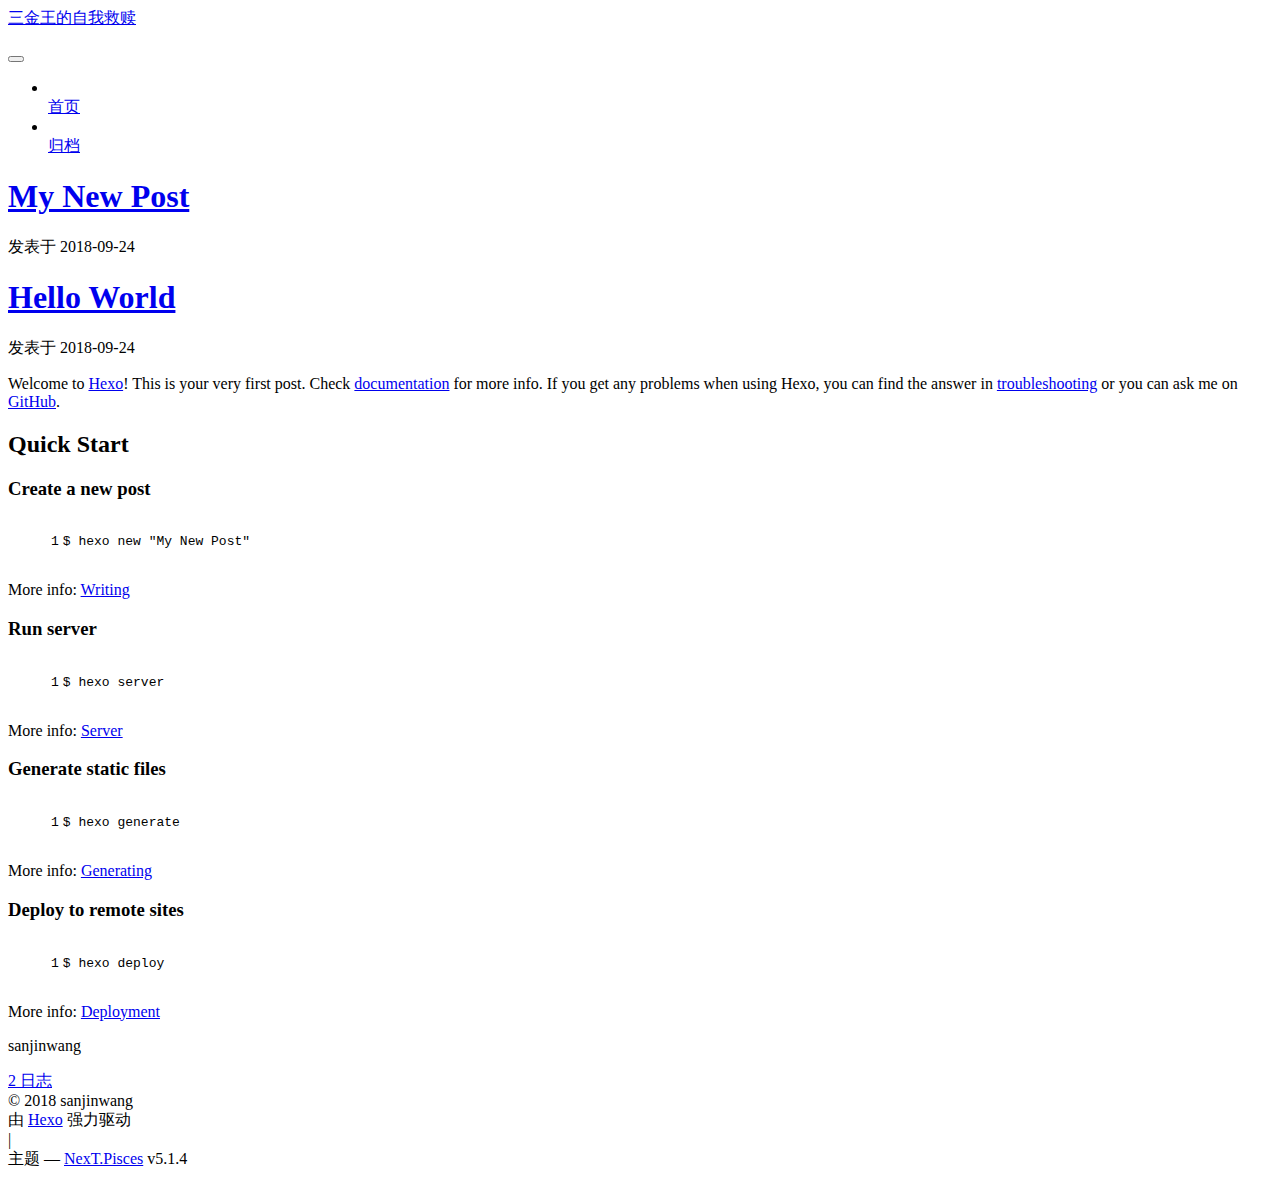
==== commit 3658dddb: "Site updated: 2018-09-25 00:04:08" ====
--- a/index.html
+++ b/index.html
@@ -5,7 +5,7 @@
   
 
 
-<html class="theme-next mist use-motion" lang="zh-Hans">
+<html class="theme-next pisces use-motion" lang="zh-Hans">
 <head>
   <meta charset="UTF-8"/>
 <meta http-equiv="X-UA-Compatible" content="IE=edge" />
@@ -93,7 +93,7 @@
   var NexT = window.NexT || {};
   var CONFIG = {
     root: '/sanjinwang.github.io/',
-    scheme: 'Mist',
+    scheme: 'Pisces',
     version: '5.1.4',
     sidebar: {"position":"left","display":"post","offset":12,"b2t":false,"scrollpercent":false,"onmobile":false},
     fancybox: true,
@@ -568,7 +568,7 @@
 
 
 
-  <div class="theme-info">主题 &mdash; <a class="theme-link" target="_blank" href="https://github.com/iissnan/hexo-theme-next">NexT.Mist</a> v5.1.4</div>
+  <div class="theme-info">主题 &mdash; <a class="theme-link" target="_blank" href="https://github.com/iissnan/hexo-theme-next">NexT.Pisces</a> v5.1.4</div>
 
 
 
@@ -668,6 +668,13 @@
   
   
 
+
+  <script type="text/javascript" src="/sanjinwang.github.io/js/src/affix.js?v=5.1.4"></script>
+
+  <script type="text/javascript" src="/sanjinwang.github.io/js/src/schemes/pisces.js?v=5.1.4"></script>
+
+
+
   
 
   
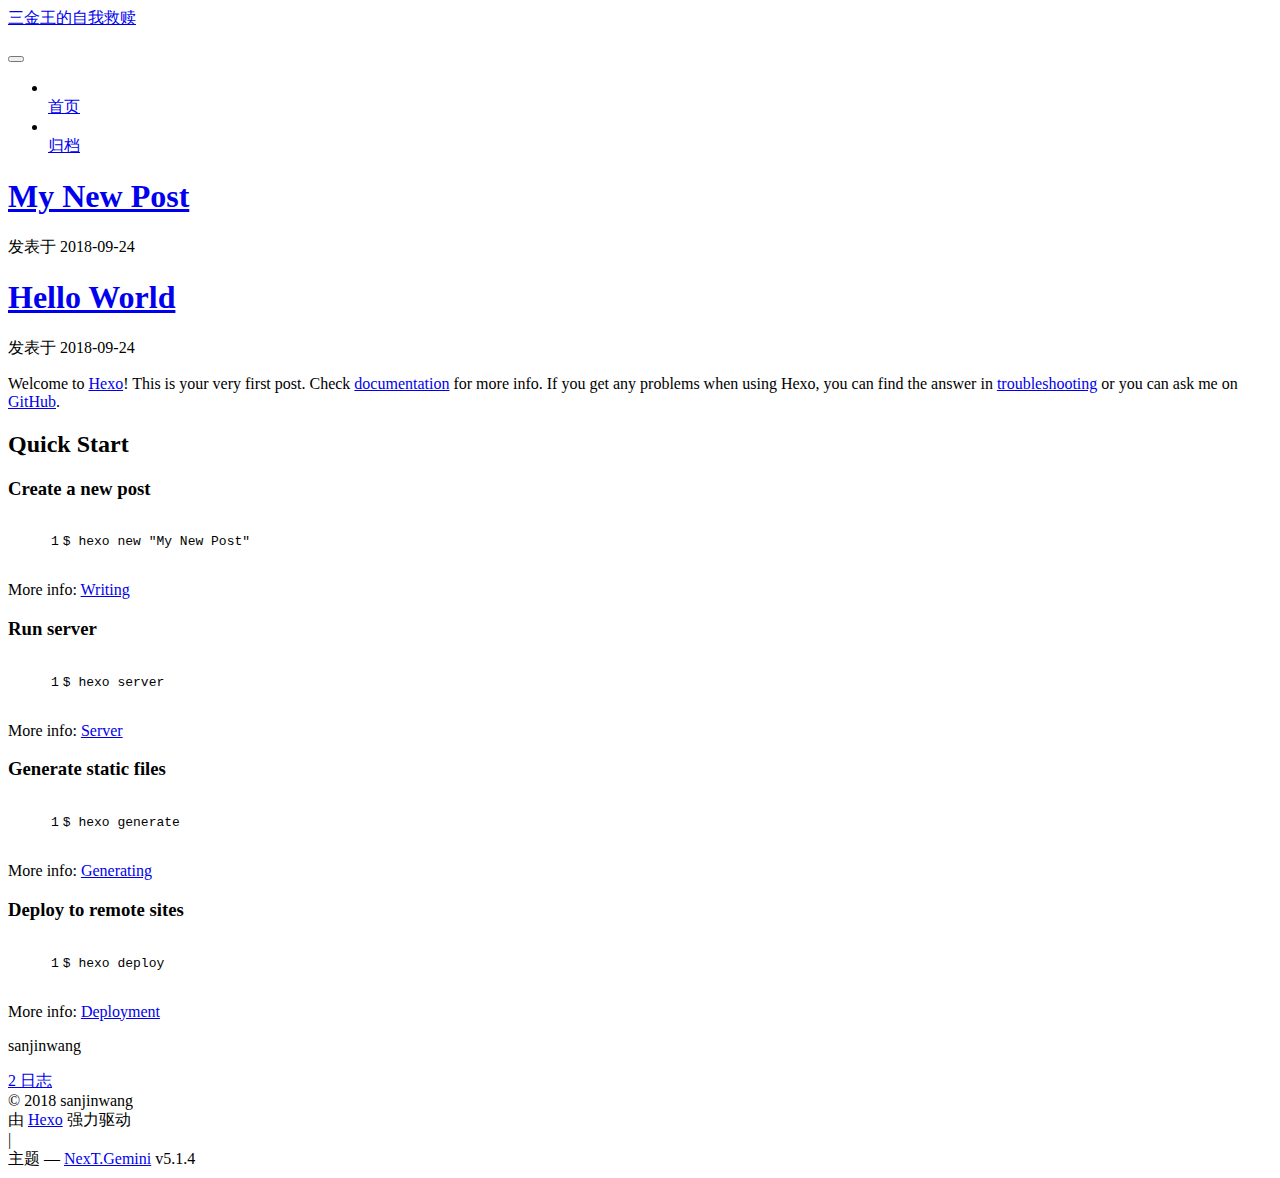
==== commit 52c51cc2: "Site updated: 2018-09-25 00:07:08" ====
--- a/index.html
+++ b/index.html
@@ -5,7 +5,7 @@
   
 
 
-<html class="theme-next pisces use-motion" lang="zh-Hans">
+<html class="theme-next gemini use-motion" lang="zh-Hans">
 <head>
   <meta charset="UTF-8"/>
 <meta http-equiv="X-UA-Compatible" content="IE=edge" />
@@ -93,7 +93,7 @@
   var NexT = window.NexT || {};
   var CONFIG = {
     root: '/sanjinwang.github.io/',
-    scheme: 'Pisces',
+    scheme: 'Gemini',
     version: '5.1.4',
     sidebar: {"position":"left","display":"post","offset":12,"b2t":false,"scrollpercent":false,"onmobile":false},
     fancybox: true,
@@ -568,7 +568,7 @@
 
 
 
-  <div class="theme-info">主题 &mdash; <a class="theme-link" target="_blank" href="https://github.com/iissnan/hexo-theme-next">NexT.Pisces</a> v5.1.4</div>
+  <div class="theme-info">主题 &mdash; <a class="theme-link" target="_blank" href="https://github.com/iissnan/hexo-theme-next">NexT.Gemini</a> v5.1.4</div>
 
 
 
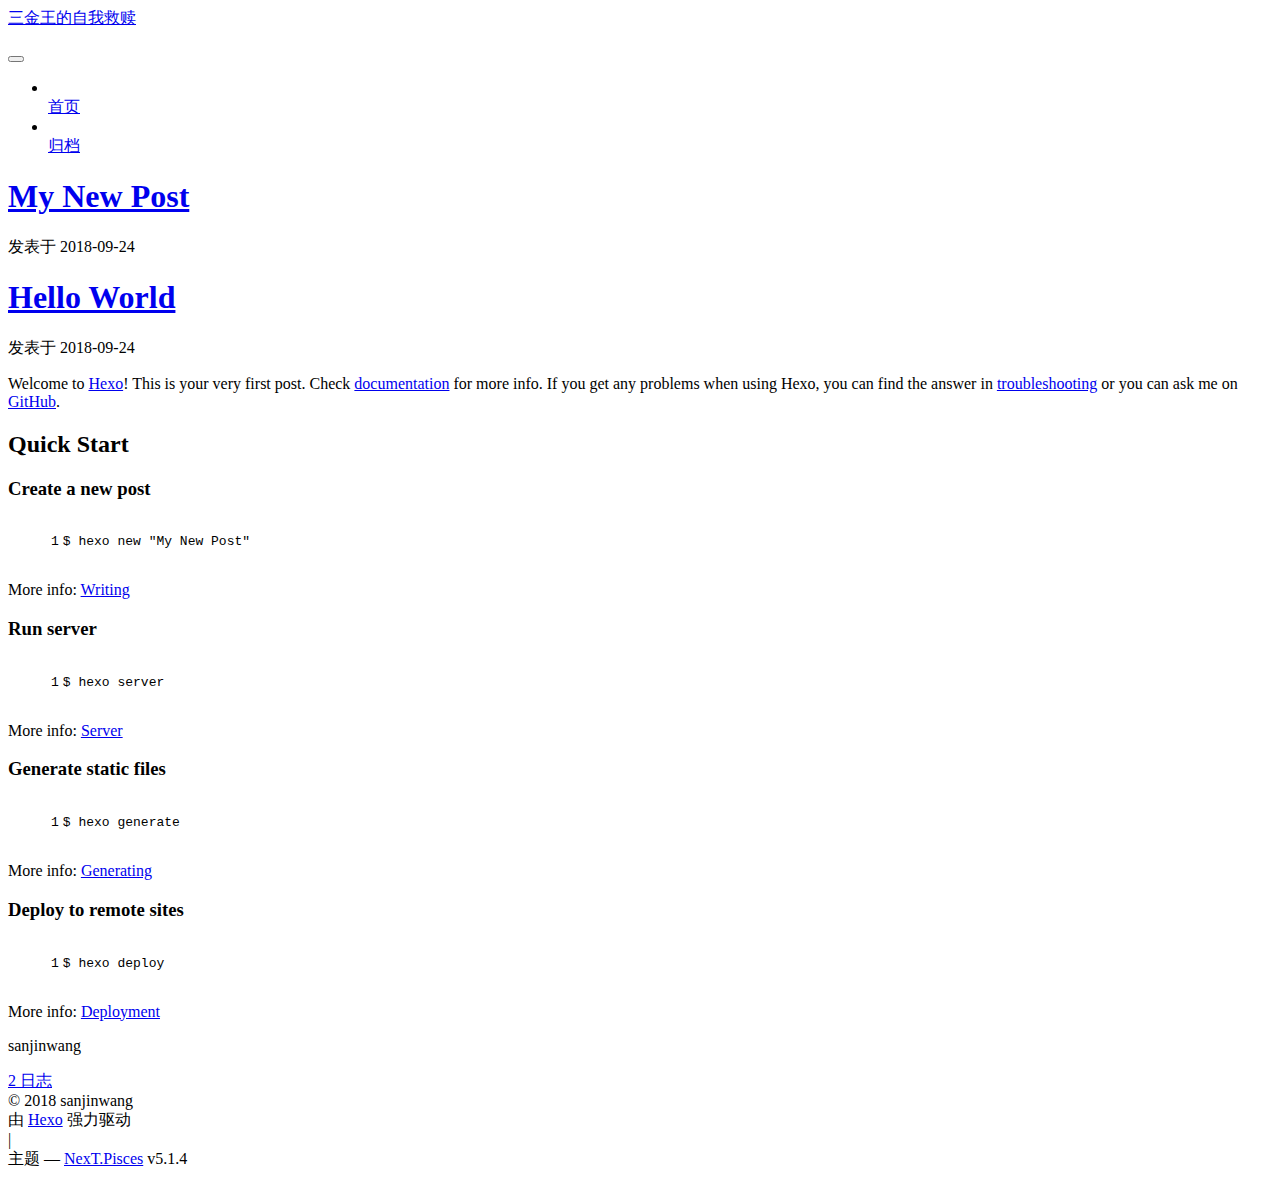
==== commit 202ddb6e: "Site updated: 2018-09-25 00:11:24" ====
--- a/index.html
+++ b/index.html
@@ -5,7 +5,7 @@
   
 
 
-<html class="theme-next gemini use-motion" lang="zh-Hans">
+<html class="theme-next pisces use-motion" lang="zh-Hans">
 <head>
   <meta charset="UTF-8"/>
 <meta http-equiv="X-UA-Compatible" content="IE=edge" />
@@ -93,7 +93,7 @@
   var NexT = window.NexT || {};
   var CONFIG = {
     root: '/sanjinwang.github.io/',
-    scheme: 'Gemini',
+    scheme: 'Pisces',
     version: '5.1.4',
     sidebar: {"position":"left","display":"post","offset":12,"b2t":false,"scrollpercent":false,"onmobile":false},
     fancybox: true,
@@ -568,7 +568,7 @@
 
 
 
-  <div class="theme-info">主题 &mdash; <a class="theme-link" target="_blank" href="https://github.com/iissnan/hexo-theme-next">NexT.Gemini</a> v5.1.4</div>
+  <div class="theme-info">主题 &mdash; <a class="theme-link" target="_blank" href="https://github.com/iissnan/hexo-theme-next">NexT.Pisces</a> v5.1.4</div>
 
 
 
